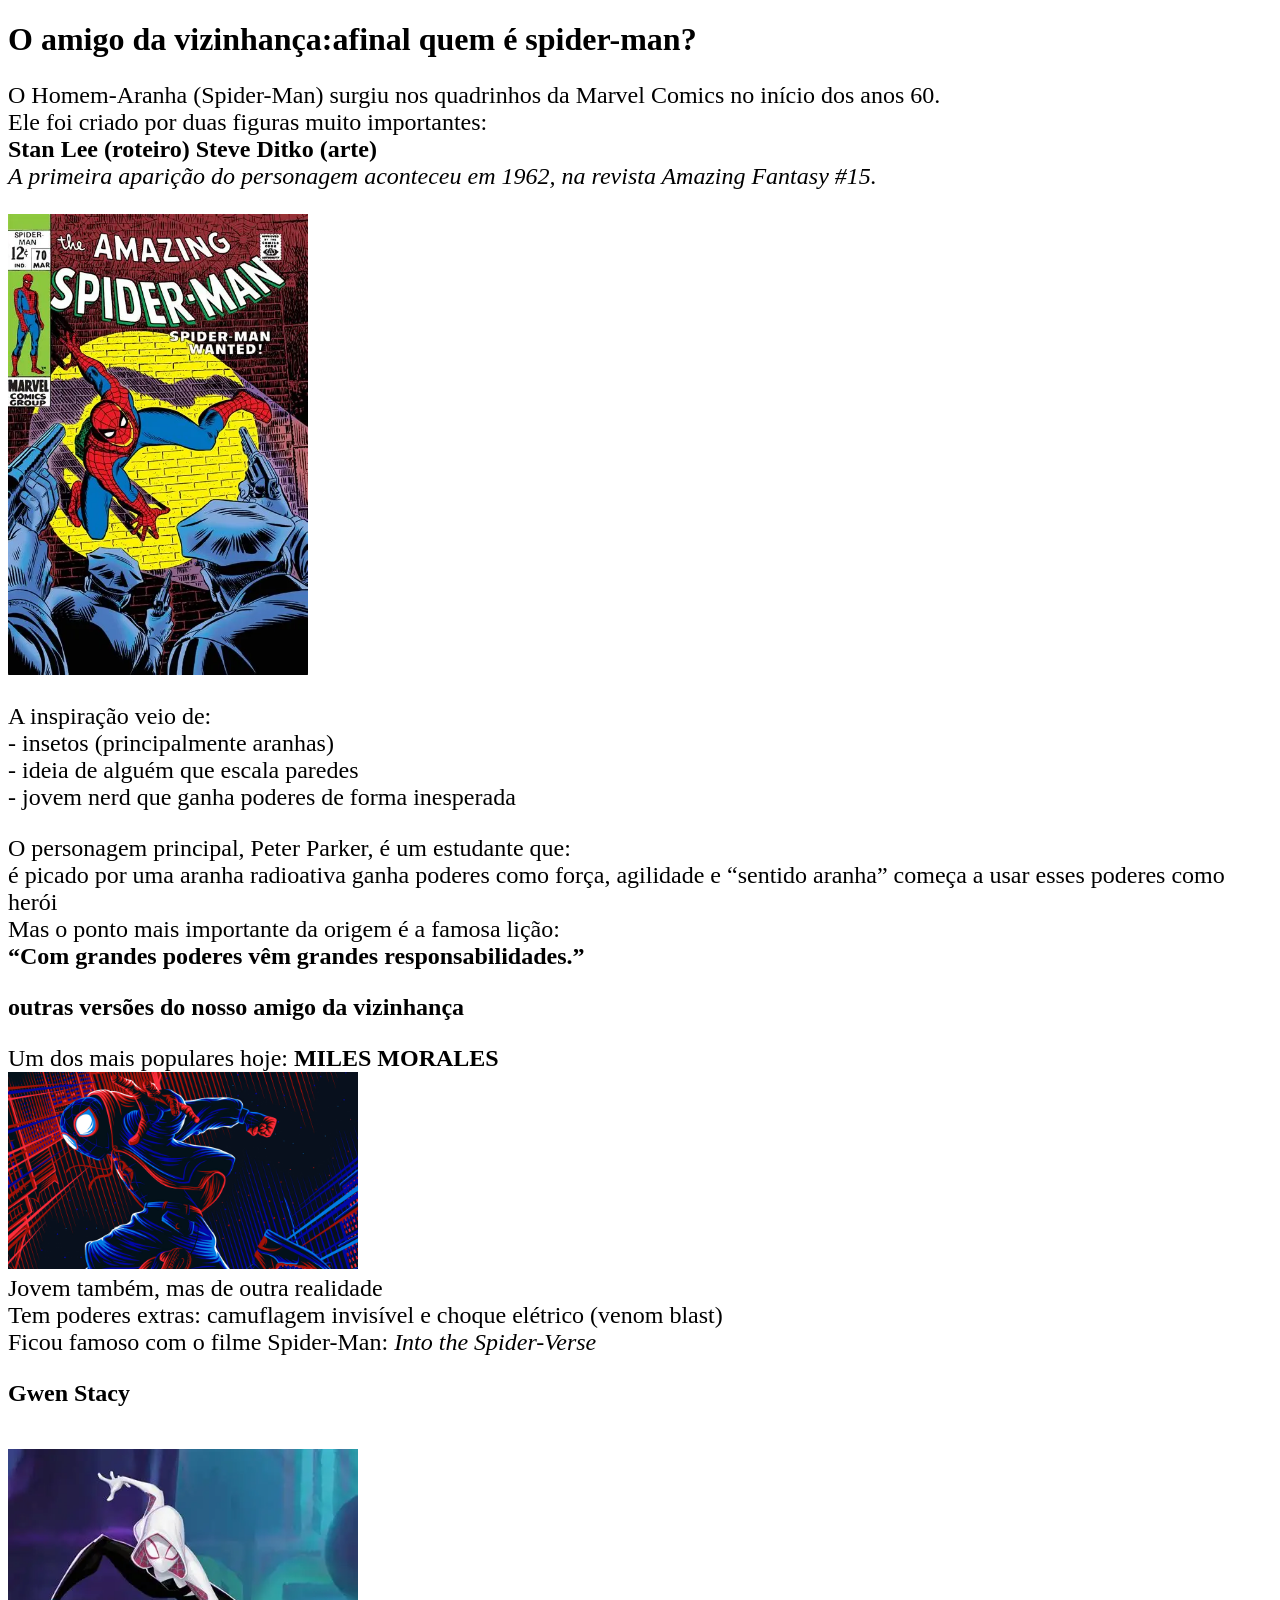
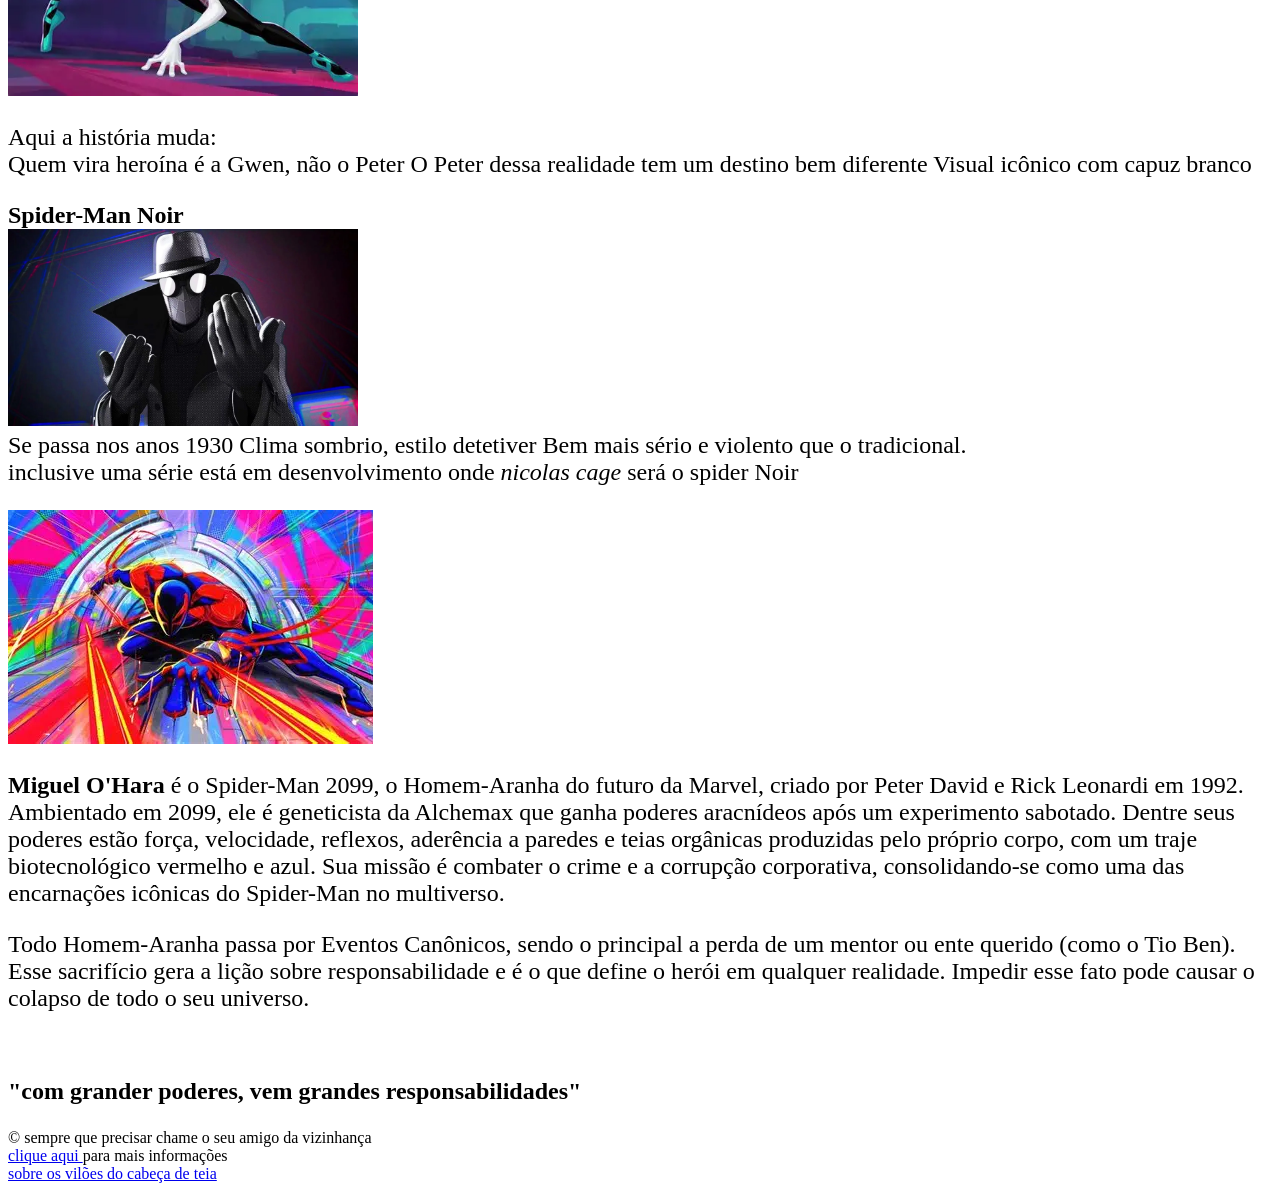
==== index.html @ 35df8100 "subir meu treino html" ====
<!DOCTYPE html>
<html lang="PT-BR">
<head>
    <meta charset="UTF-8">
    <meta name="Aranhaverso" content="um pouco sobre o multiverso do spider-man">
    <title>Aranhaverso</title>
</head>
<body 


    </style>
    <style>
        p{font-size: 24px;}
        
    </style>
    <style>
        p{font-style: normal;}
    </style>
    <header>
        <h1>O amigo da vizinhança:afinal quem é spider-man?</h1>
        <p>O Homem-Aranha (Spider-Man) surgiu nos quadrinhos da Marvel Comics no início dos anos 60. <br>

Ele foi criado por duas figuras muito importantes: <br>

<strong>Stan Lee (roteiro)
Steve Ditko (arte)</strong><br>

<i>A primeira aparição do personagem aconteceu em 1962, na revista Amazing Fantasy #15.</p></i>
<img src="spider.webp" alt="" width="300"> <br>
    </header>
    <main>
        <!--introducao-->
        <section>
           <p> A inspiração veio de: <br>

- insetos (principalmente aranhas) <br>
- ideia de alguém que escala paredes <br>
- jovem nerd que ganha poderes de forma inesperada</p>
<p>O personagem principal, Peter Parker, é um estudante que: <br>

é picado por uma aranha radioativa
ganha poderes como força, agilidade e “sentido aranha”
começa a usar esses poderes como herói <br>

Mas o ponto mais importante da origem é a famosa lição: <br>

<strong>“Com grandes poderes vêm grandes responsabilidades.”</p></strong>
        </section>
        <!--desenvolvimento-->
         <h2>outras versões do nosso amigo da vizinhança</h2>
        <section>
        <p>Um dos mais populares hoje: <strong> MILES MORALES </strong> <br> <img src="miles.jpg" alt="" width="350"> <br>

Jovem também, mas de outra realidade <br>
Tem poderes extras: camuflagem invisível e choque elétrico (venom blast) <br>
Ficou famoso com o filme Spider-Man: <i>Into the Spider-Verse</p></i>
           
        </section>
        <!--desnvolvimento2-->
        <section>
           <strong><style>p{font-size: 24px;} </style><p>Gwen Stacy</p></strong> <br> 
                <img src="gwem.webp" alt="" width="350" class="canto "> <br>

<p>Aqui a história muda: <br>

Quem vira heroína é a Gwen, não o Peter
O Peter dessa realidade tem um destino bem diferente
Visual icônico com capuz branco</p>
        </section>
        <section>
            <p> <strong>Spider-Man Noir </strong> <br>
                <img src="Spider-Man-Noir.webp" alt="" width="350"> <br>

Se passa nos anos 1930
Clima sombrio, estilo detetiver
Bem mais sério e violento que o tradicional. <br> inclusive uma série está em desenvolvimento onde <i>nicolas cage</i> será o spider Noir</p>
        </section>
        <!--miguel o'hara-->
        <section>
            <img src="2099.webp" alt="">
            
                 <p><strong>Miguel O'Hara</strong> é o Spider-Man 2099, o Homem-Aranha do futuro da Marvel, criado por Peter David e Rick Leonardi em 1992.
Ambientado em 2099, ele é geneticista da Alchemax que ganha poderes aracnídeos após um experimento sabotado.
Dentre seus poderes estão força, velocidade, reflexos, aderência a paredes e teias orgânicas produzidas pelo próprio corpo, com um traje biotecnológico vermelho e azul.
Sua missão é combater o crime e a corrupção corporativa, consolidando-se como uma das encarnações icônicas do Spider-Man no multiverso.</p>
        </section>
        <!--evento canonico-->
        <section>
            <p>Todo Homem-Aranha passa por Eventos Canônicos, sendo o principal a perda de um mentor ou ente querido (como o Tio Ben). Esse sacrifício gera a lição sobre responsabilidade e é o que define o herói em qualquer realidade. Impedir esse fato pode causar o colapso de todo o seu universo.</p><br>
           <strong> <p> "com grander poderes, vem grandes responsabilidades"</p></strong>
        </section>
        
    </main>
    <footer>&copy; sempre que precisar chame o seu amigo da vizinhança <br>
        <a href="https://github.com/rubensoli99-gif" target="_blank" rel=noopener noreferrer ="botao-link"> clique aqui </a> para mais informações <br>
        <a href="./viloes.html" target="_blank" rel="noopener noreferrer" 
    > sobre os vilões do cabeça de teia
             
        </a>
    </footer>
    
</body>
</html>
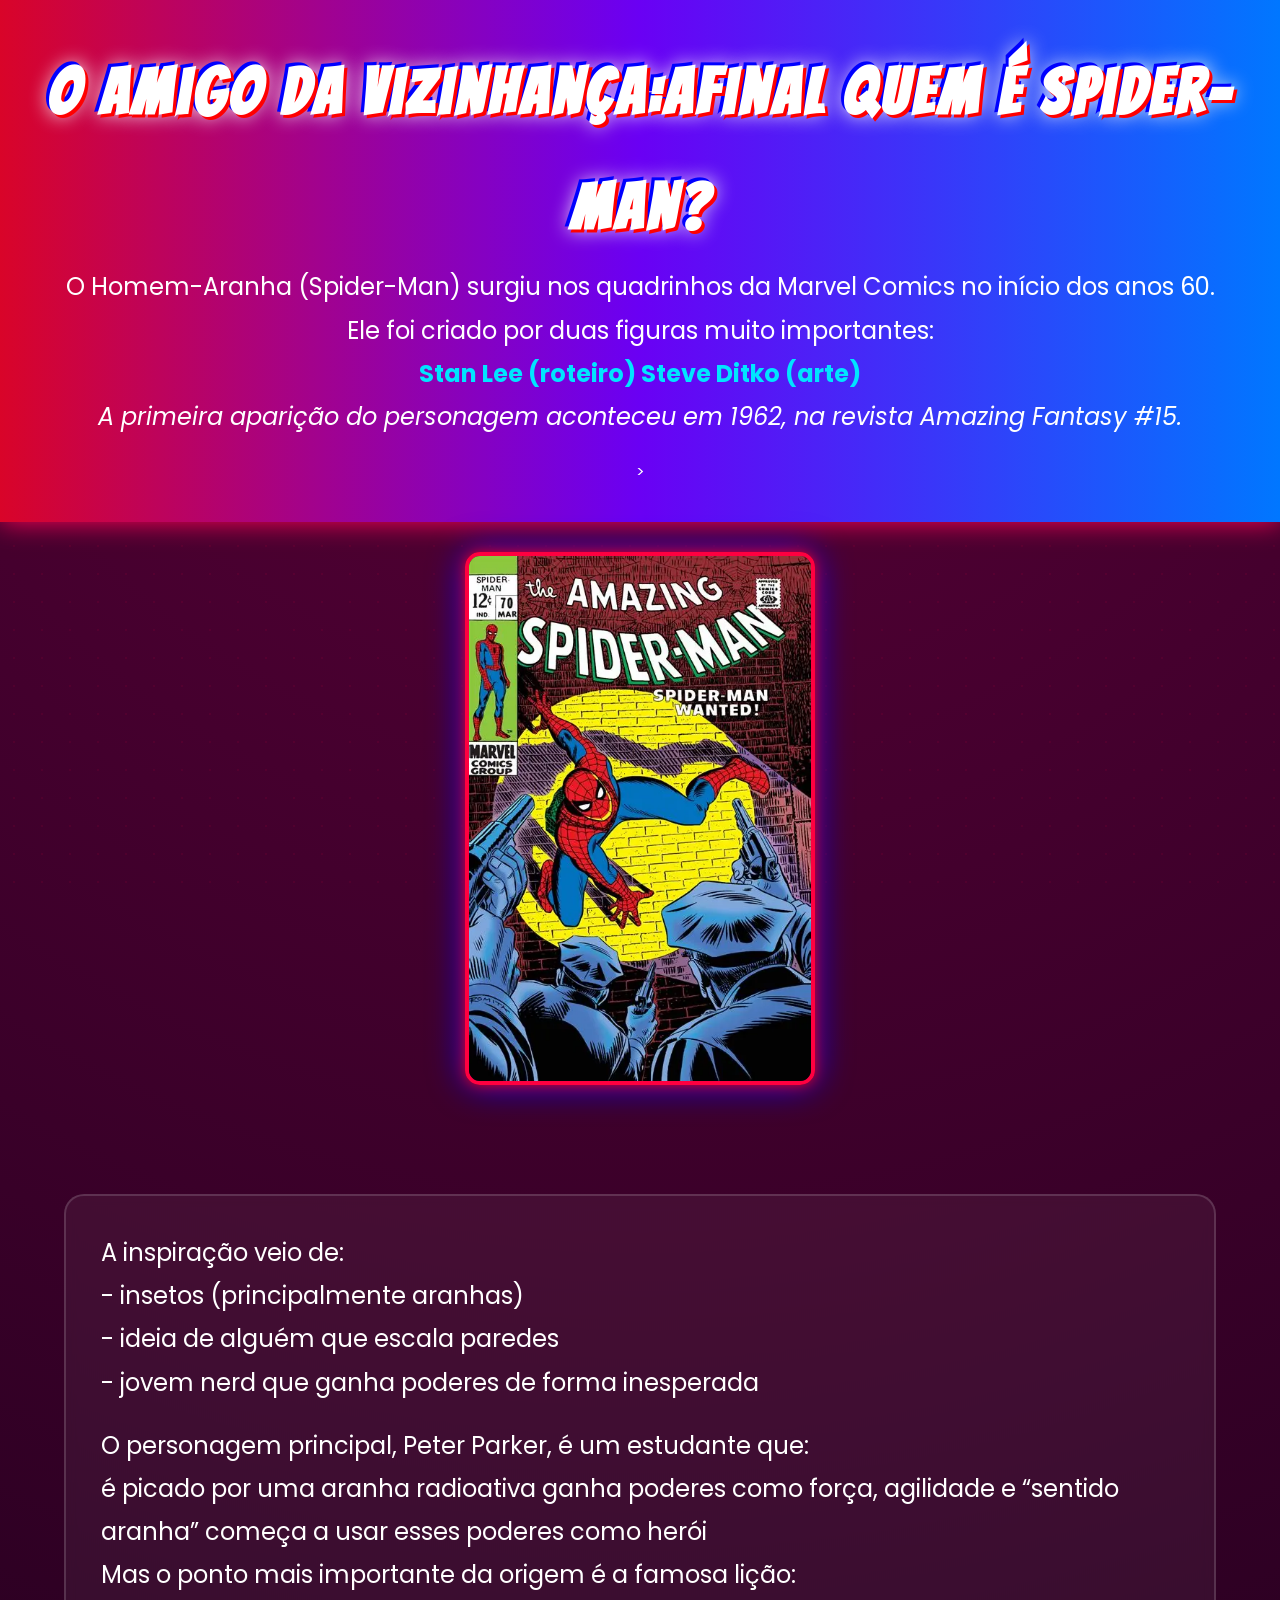
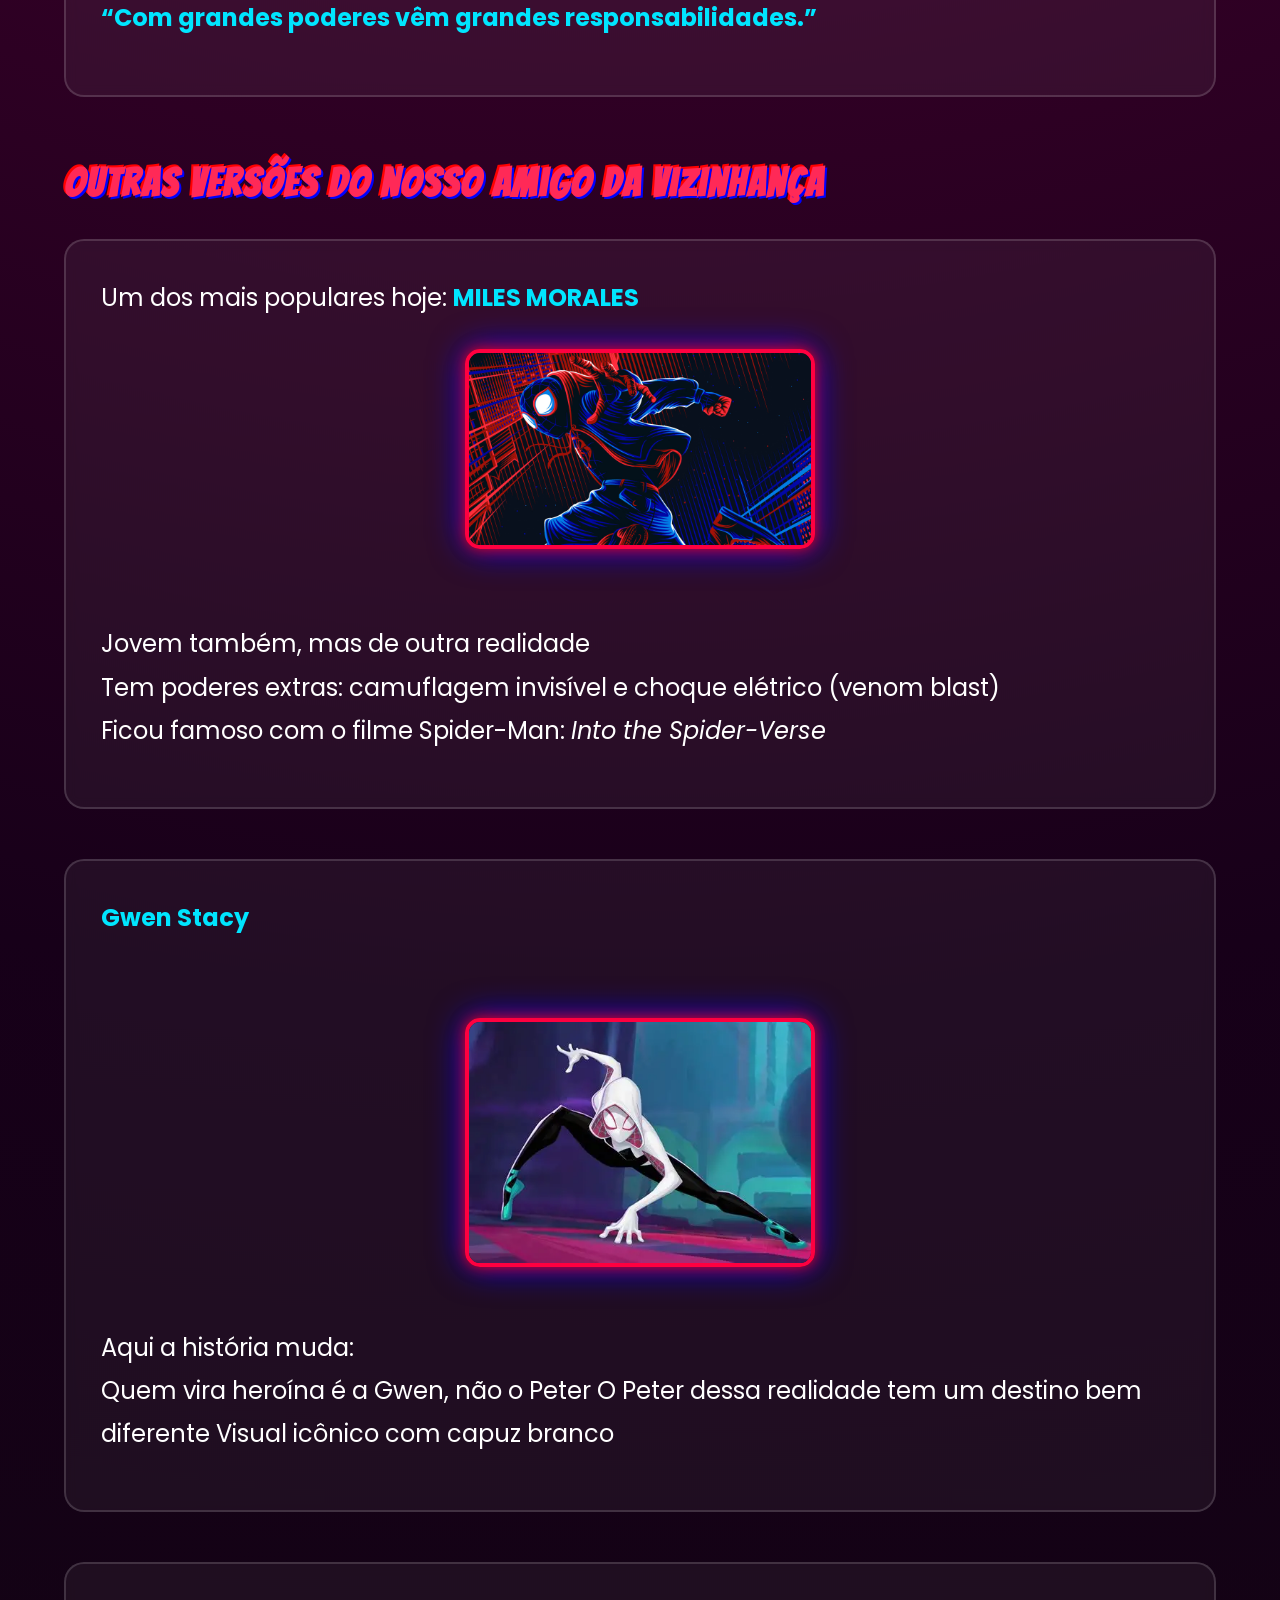
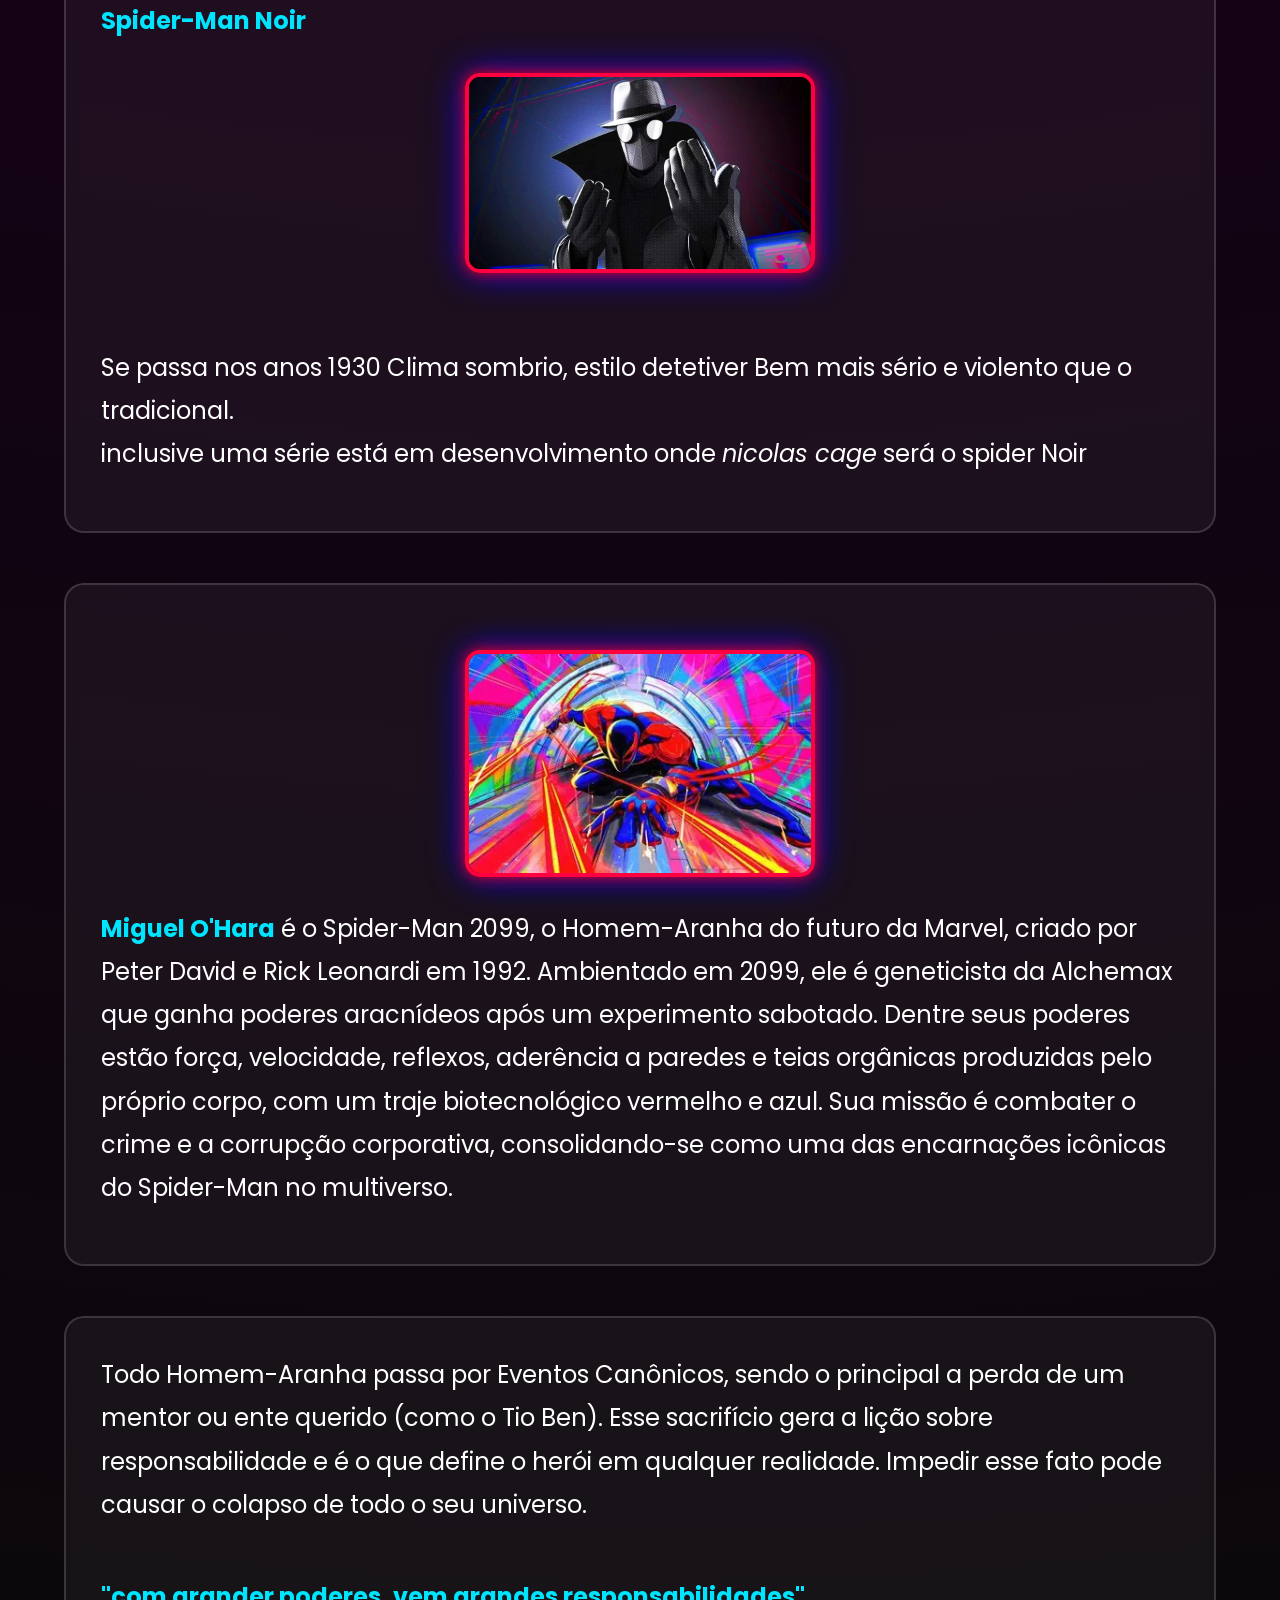
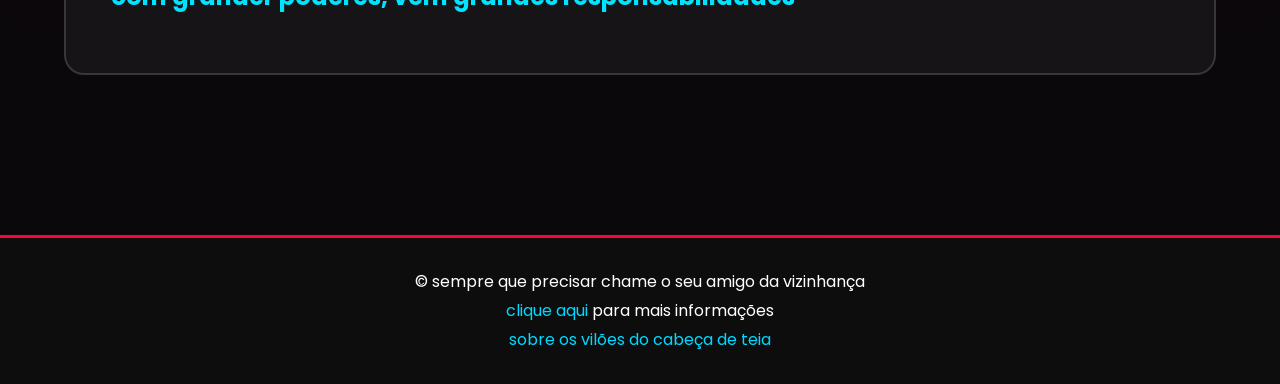
==== commit 1f104e49: "feat:adicionar estilizacao para pagina principal e secundaria" ====
--- a/index.html
+++ b/index.html
@@ -4,6 +4,10 @@
     <meta charset="UTF-8">
     <meta name="Aranhaverso" content="um pouco sobre o multiverso do spider-man">
     <title>Aranhaverso</title>
+    <link 
+    rel="stylesheet" 
+    href="./style.css"
+        />
 </head>
 <body 
 
@@ -17,6 +21,7 @@
         p{font-style: normal;}
     </style>
     <header>
+    
         <h1>O amigo da vizinhança:afinal quem é spider-man?</h1>
         <p>O Homem-Aranha (Spider-Man) surgiu nos quadrinhos da Marvel Comics no início dos anos 60. <br>
 
@@ -25,9 +30,9 @@
 <strong>Stan Lee (roteiro)
 Steve Ditko (arte)</strong><br>
 
-<i>A primeira aparição do personagem aconteceu em 1962, na revista Amazing Fantasy #15.</p></i>
+<i>A primeira aparição do personagem aconteceu em 1962, na revista Amazing Fantasy #15.</p></i>></header>
 <img src="spider.webp" alt="" width="300"> <br>
-    </header>
+    
     <main>
         <!--introducao-->
         <section>
@@ -57,8 +62,7 @@
            
         </section>
         <!--desnvolvimento2-->
-        <section>
-           <strong><style>p{font-size: 24px;} </style><p>Gwen Stacy</p></strong> <br> 
+        <section>           <strong><p>Gwen Stacy</p></strong> <br> 
                 <img src="gwem.webp" alt="" width="350" class="canto "> <br>
 
 <p>Aqui a história muda: <br>
--- a/style.css
+++ b/style.css
@@ -0,0 +1,204 @@
+/* Importando fonte */
+@import url('https://fonts.googleapis.com/css2?family=Bangers&family=Poppins:wght@300;400;600;700&display=swap');
+
+*{
+    margin:0;
+    padding:0;
+    box-sizing:border-box;
+}
+
+body{
+    font-family:'Poppins',sans-serif;
+    background:
+    radial-gradient(circle at top,#5b0038,#170019,#090909);
+    color:white;
+    line-height:1.8;
+}
+
+/* Cabeçalho */
+
+header{
+    background:linear-gradient(90deg,#d90429,#6a00f4,#0077ff);
+    padding:35px;
+    text-align:center;
+    box-shadow:0 0 25px #ff0055;
+}
+
+h1{
+    font-family:'Bangers',cursive;
+    font-size:4rem;
+    letter-spacing:4px;
+    color:white;
+    text-shadow:
+    3px 3px 0 red,
+    -3px -3px 0 blue,
+    0 0 20px white;
+}
+
+/* Conteúdo */
+
+main{
+    width:90%;
+    max-width:1200px;
+    margin:auto;
+    padding:50px 0;
+}
+
+section{
+    background:rgba(255,255,255,.05);
+    border:2px solid rgba(255,255,255,.15);
+    border-radius:20px;
+    padding:35px;
+    margin-bottom:50px;
+    backdrop-filter:blur(6px);
+    transition:.4s;
+}
+
+section:hover{
+    transform:translateY(-6px);
+    box-shadow:0 0 30px #ff0044;
+}
+
+/* Títulos */
+
+h2{
+    font-family:'Bangers';
+    font-size:2.5rem;
+    letter-spacing:2px;
+    color:#ff2957;
+    margin-bottom:20px;
+
+    text-shadow:
+    2px 2px blue,
+    -2px -2px red;
+}
+
+h3{
+    color:#29c7ff;
+    margin-top:20px;
+    margin-bottom:10px;
+}
+
+/* Texto */
+
+p{
+    font-size:1.1rem;
+    margin-bottom:20px;
+}
+
+/* Negrito */
+
+strong{
+    color:#00e5ff;
+}
+
+/* Itálico */
+
+em{
+    color:#ffe066;
+}
+
+/* Listas */
+
+ul{
+    margin-left:30px;
+}
+
+li{
+    margin:10px 0;
+}
+
+/* Imagens */
+
+img{
+    width:100%;
+    max-width:350px;
+    display:block;
+    margin:30px auto;
+    border-radius:15px;
+
+    border:4px solid #ff0040;
+
+    box-shadow:
+    0 0 15px red,
+    0 0 35px blue;
+
+    transition:.4s;
+}
+
+img:hover{
+
+    transform:scale(1.05) rotate(-2deg);
+
+    box-shadow:
+    0 0 20px red,
+    0 0 60px #00c3ff;
+}
+
+/* Links */
+
+a{
+    color:#00d9ff;
+    text-decoration:none;
+    transition:.3s;
+}
+
+a:hover{
+    color:#ff2e63;
+}
+
+/* Linha */
+
+hr{
+    border:none;
+    height:3px;
+    background:linear-gradient(90deg,
+    red,
+    blue,
+    red);
+    margin:40px 0;
+}
+
+/* Rodapé */
+
+footer{
+    background:#0d0d0d;
+    text-align:center;
+    padding:30px;
+    margin-top:60px;
+    border-top:3px solid #ff0040;
+}
+
+/* Responsividade */
+
+@media(max-width:768px){
+
+    h1{
+        font-size:2.8rem;
+    }
+
+    h2{
+        font-size:2rem;
+    }
+
+    section{
+        padding:25px;
+    }
+
+}
+
+
+body::before{
+    content:"";
+    position:fixed;
+    inset:0;
+
+    background-image:
+    radial-gradient(circle,#ff003c 1px,transparent 1px);
+
+    background-size:28px 28px;
+
+    opacity:.08;
+
+    z-index:-1;
+}
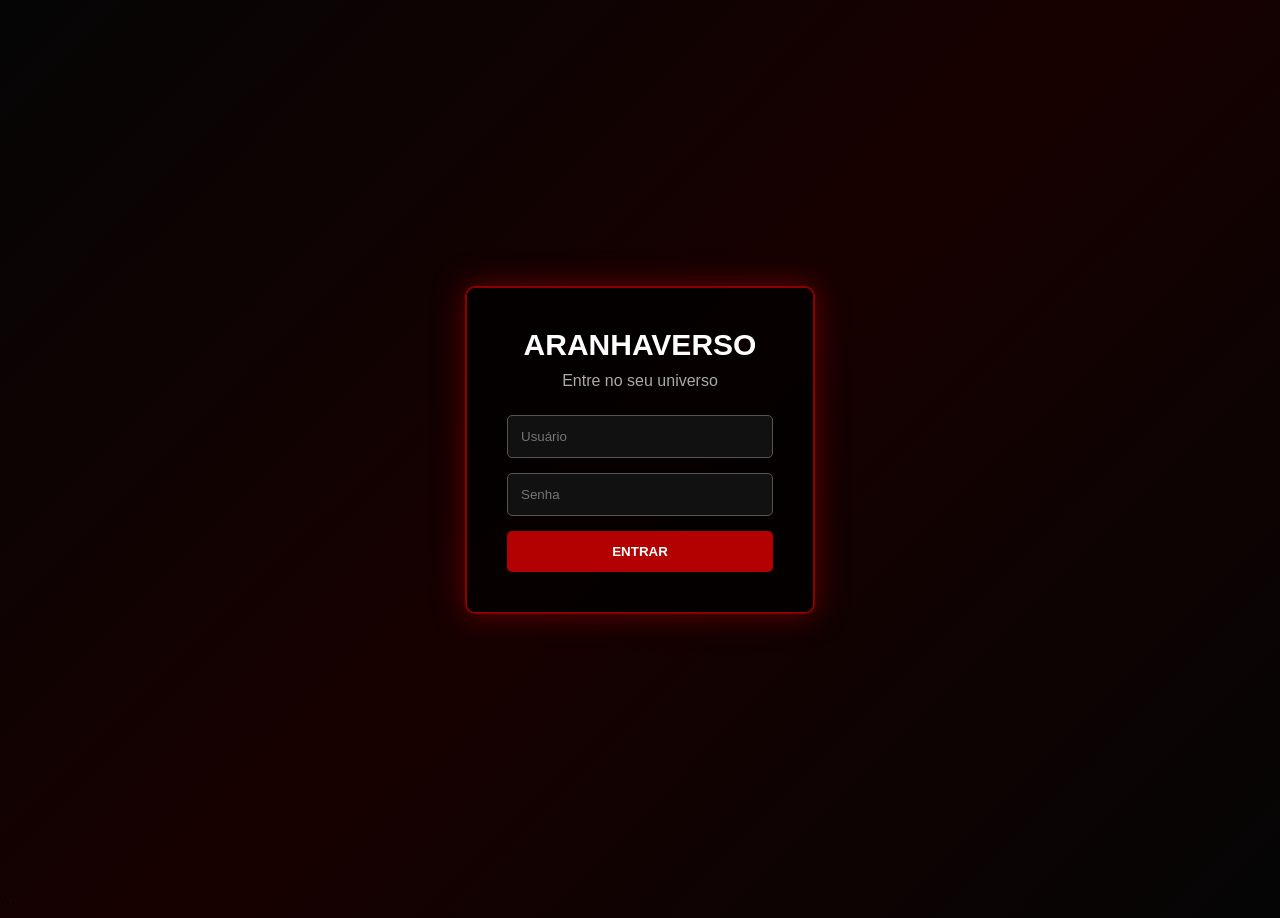
==== commit e48ab73e: "feat:renomeiar as paginas" ====
--- a/index.html
+++ b/index.html
@@ -1,107 +1,59 @@
+
 <!DOCTYPE html>
-<html lang="PT-BR">
+<html lang="pt-br">
+
 <head>
     <meta charset="UTF-8">
-    <meta name="Aranhaverso" content="um pouco sobre o multiverso do spider-man">
-    <title>Aranhaverso</title>
-    <link 
-    rel="stylesheet" 
-    href="./style.css"
-        />
+    <meta name="viewport" content="width=device-width, initial-scale=1.0">
+
+    <title>AranhaVerse - Login</title>
+
+    <link rel="stylesheet" href="login.css">
 </head>
-<body 
+
+<body>
+
+    <main class="login-container">
+
+        <div class="login-box">
+
+            <h1>ARANHAVERSO</h1>
+
+            <p>Entre no seu universo</p>
+
+            <input type="text" placeholder="Usuário">
+
+            <input type="password" placeholder="Senha">
+
+            <button id="entrar">ENTRAR</button>
+
+            
+
+        </div>
+
+    </main>
 
 
-    </style>
-    <style>
-        p{font-size: 24px;}
-        
-    </style>
-    <style>
-        p{font-style: normal;}
-    </style>
-    <header>
-    
-        <h1>O amigo da vizinhança:afinal quem é spider-man?</h1>
-        <p>O Homem-Aranha (Spider-Man) surgiu nos quadrinhos da Marvel Comics no início dos anos 60. <br>
+    <!-- TEIA -->
+    <div id="teia">
 
-Ele foi criado por duas figuras muito importantes: <br>
+        <div class="fio fio1"></div>
+        <div class="fio fio2"></div>
+        <div class="fio fio3"></div>
+        <div class="fio fio4"></div>
+        <div class="fio fio5"></div>
+        <div class="fio fio6"></div>
 
-<strong>Stan Lee (roteiro)
-Steve Ditko (arte)</strong><br>
+        <div class="circulo circulo1"></div>
+        <div class="circulo circulo2"></div>
+        <div class="circulo circulo3"></div>
+        <div class="circulo circulo4"></div>
 
-<i>A primeira aparição do personagem aconteceu em 1962, na revista Amazing Fantasy #15.</p></i>></header>
-<img src="spider.webp" alt="" width="300"> <br>
-    
-    <main>
-        <!--introducao-->
-        <section>
-           <p> A inspiração veio de: <br>
+    </div>
 
-- insetos (principalmente aranhas) <br>
-- ideia de alguém que escala paredes <br>
-- jovem nerd que ganha poderes de forma inesperada</p>
-<p>O personagem principal, Peter Parker, é um estudante que: <br>
 
-é picado por uma aranha radioativa
-ganha poderes como força, agilidade e “sentido aranha”
-começa a usar esses poderes como herói <br>
+    <script src="./index.js"></script>
 
-Mas o ponto mais importante da origem é a famosa lição: <br>
-
-<strong>“Com grandes poderes vêm grandes responsabilidades.”</p></strong>
-        </section>
-        <!--desenvolvimento-->
-         <h2>outras versões do nosso amigo da vizinhança</h2>
-        <section>
-        <p>Um dos mais populares hoje: <strong> MILES MORALES </strong> <br> <img src="miles.jpg" alt="" width="350"> <br>
-
-Jovem também, mas de outra realidade <br>
-Tem poderes extras: camuflagem invisível e choque elétrico (venom blast) <br>
-Ficou famoso com o filme Spider-Man: <i>Into the Spider-Verse</p></i>
-           
-        </section>
-        <!--desnvolvimento2-->
-        <section>           <strong><p>Gwen Stacy</p></strong> <br> 
-                <img src="gwem.webp" alt="" width="350" class="canto "> <br>
-
-<p>Aqui a história muda: <br>
-
-Quem vira heroína é a Gwen, não o Peter
-O Peter dessa realidade tem um destino bem diferente
-Visual icônico com capuz branco</p>
-        </section>
-        <section>
-            <p> <strong>Spider-Man Noir </strong> <br>
-                <img src="Spider-Man-Noir.webp" alt="" width="350"> <br>
-
-Se passa nos anos 1930
-Clima sombrio, estilo detetiver
-Bem mais sério e violento que o tradicional. <br> inclusive uma série está em desenvolvimento onde <i>nicolas cage</i> será o spider Noir</p>
-        </section>
-        <!--miguel o'hara-->
-        <section>
-            <img src="2099.webp" alt="">
-            
-                 <p><strong>Miguel O'Hara</strong> é o Spider-Man 2099, o Homem-Aranha do futuro da Marvel, criado por Peter David e Rick Leonardi em 1992.
-Ambientado em 2099, ele é geneticista da Alchemax que ganha poderes aracnídeos após um experimento sabotado.
-Dentre seus poderes estão força, velocidade, reflexos, aderência a paredes e teias orgânicas produzidas pelo próprio corpo, com um traje biotecnológico vermelho e azul.
-Sua missão é combater o crime e a corrupção corporativa, consolidando-se como uma das encarnações icônicas do Spider-Man no multiverso.</p>
-        </section>
-        <!--evento canonico-->
-        <section>
-            <p>Todo Homem-Aranha passa por Eventos Canônicos, sendo o principal a perda de um mentor ou ente querido (como o Tio Ben). Esse sacrifício gera a lição sobre responsabilidade e é o que define o herói em qualquer realidade. Impedir esse fato pode causar o colapso de todo o seu universo.</p><br>
-           <strong> <p> "com grander poderes, vem grandes responsabilidades"</p></strong>
-        </section>
-        
-    </main>
-    <footer>&copy; sempre que precisar chame o seu amigo da vizinhança <br>
-        <a href="https://github.com/rubensoli99-gif" target="_blank" rel=noopener noreferrer ="botao-link"> clique aqui </a> para mais informações <br>
-        <a href="./viloes.html" target="_blank" rel="noopener noreferrer" 
-    > sobre os vilões do cabeça de teia
-             
-        </a>
-    </footer>
-    
 </body>
-</html>+</html>
+```
--- a/login.css
+++ b/login.css
@@ -0,0 +1,37 @@
+* { margin: 0; padding: 0; box-sizing: border-box; }
+ body { min-height: 100vh; background: linear-gradient(135deg, #050505, #170000, #050505); font-family: Arial, sans-serif; overflow: hidden; } 
+ 
+ /* LOGIN */ 
+ .login-container { height: 100vh; display: flex; justify-content: center; align-items: center; } .login-box { width: 350px; padding: 40px; text-align: center; background: rgba(0, 0, 0, 0.75); border: 2px solid #8b0000; box-shadow: 0 0 30px rgba(180, 0, 0, 0.5); border-radius: 10px; } 
+ .login-box h1 { color: white; font-size: 30px; margin-bottom: 10px; } 
+ .login-box p { color: #aaa; margin-bottom: 25px; } 
+ 
+ /* CAMPOS */ 
+ .login-box input { width: 100%; padding: 13px; margin-bottom: 15px; background: #111; border: 1px solid #555; color: white; outline: none; border-radius: 5px; }
+  .login-box input:focus { border-color: #c40000; box-shadow: 0 0 10px rgba(196, 0, 0, 0.5); }
+   
+  /* BOTÃO */ 
+   .login-box button { width: 100%; padding: 13px; background: #b30000; color: white; border: none; border-radius: 5px; font-weight: bold; cursor: pointer; transition: 0.3s; }
+    .login-box button:hover { background: #e00000; box-shadow: 0 0 20px rgba(255, 0, 0, 0.7); } /* LINK */ .login-box a { display: block; margin-top: 20px; color: #aaa; text-decoration: none; font-size: 14px; } 
+    .login-box a:hover { color: white; } /* ========================= */ /* TEIA */ /* ========================= */ 
+    #teia { position: fixed; width: 200vmax; height: 200vmax; left: 50%; top: 50%; transform: translate(-50%, -50%) scale(0); pointer-events: none; opacity: 0; z-index: 10; } 
+    
+    /* FIOS */
+    
+    .fio { position: absolute; width: 100%; height: 2px; background: white; left: 0; top: 50%; transform-origin: center; box-shadow: 0 0 8px white; }
+     .fio1 { transform: rotate(0deg); }
+      .fio2 { transform: rotate(30deg); } 
+      .fio3 { transform: rotate(60deg); } 
+      .fio4 { transform: rotate(90deg); } 
+      .fio5 { transform: rotate(120deg); } .fio6 { transform: rotate(150deg); }
+      
+      /* CÍRCULOS DA TEIA */ 
+      .circulo { position: absolute; left: 50%; top: 50%; transform: translate(-50%, -50%); border: 2px solid white; border-radius: 50%; box-shadow: 0 0 8px white; } 
+      .circulo1 { width: 20%; height: 20%; } 
+      .circulo2 { width: 35%; height: 35%; } 
+      .circulo3 { width: 50%; height: 50%; } 
+      .circulo4 { width: 65%; height: 65%; }
+      
+      /* ANIMAÇÃO */ #teia.ativa { animation: abrirTeia 1.5s ease-out forwards; } @keyframes abrirTeia { 0% { transform: translate(-50%, -50%) scale(0); opacity: 0; } 20% { opacity: 1; } 100% { transform: translate(-50%, -50%) scale(1); opacity: 1; } }
+
+
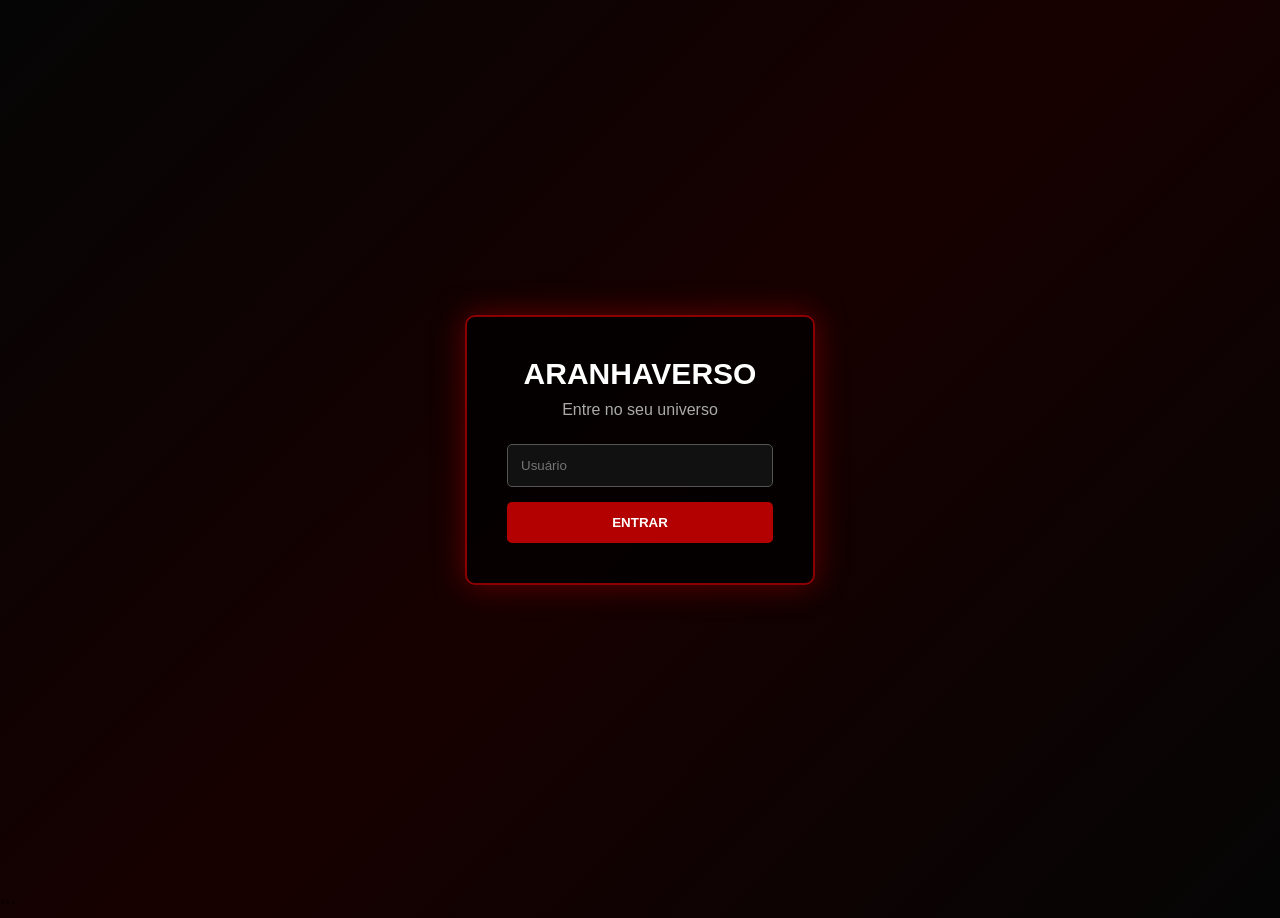
==== commit 0efb284a: "feat : continuar estilizacao da pagina" ====
--- a/index.html
+++ b/index.html
@@ -21,9 +21,14 @@
 
             <p>Entre no seu universo</p>
 
-            <input type="text" placeholder="Usuário">
+            <input type="text" placeholder="Usuário"
+            id="usuario"
+            placeholder="nome de usuario"
+            />
 
-            <input type="password" placeholder="Senha">
+
+
+           
 
             <button id="entrar">ENTRAR</button>
 
@@ -49,8 +54,25 @@
         <div class="circulo circulo3"></div>
         <div class="circulo circulo4"></div>
 
+   </div>
+
+    <div id="popup" class="popup">
+
+    <div class="popup-box">
+
+        <h2>ARANHAVERSE 🕷️</h2>
+
+        <p id="mensagem"></p>
+
+        <button id="continuar">
+            ENTRAR NO UNIVERSO
+        </button>
+
     </div>
 
+</div>
+
+</div>
 
     <script src="./index.js"></script>
 
--- a/login.css
+++ b/login.css
@@ -35,3 +35,108 @@
       /* ANIMAÇÃO */ #teia.ativa { animation: abrirTeia 1.5s ease-out forwards; } @keyframes abrirTeia { 0% { transform: translate(-50%, -50%) scale(0); opacity: 0; } 20% { opacity: 1; } 100% { transform: translate(-50%, -50%) scale(1); opacity: 1; } }
 
 
+/* POPUP */
+
+.popup {
+    position: fixed;
+
+    inset: 0;
+
+    display: flex;
+    justify-content: center;
+    align-items: center;
+
+    background: rgba(0, 0, 0, 0.8);
+
+    opacity: 0;
+    visibility: hidden;
+
+    z-index: 20;
+
+    transition: 0.4s;
+}
+
+.popup.ativo {
+    opacity: 1;
+    visibility: visible;
+}
+
+
+/* CAIXA */
+
+.popup-box {
+    position: relative;
+
+    width: 350px;
+
+    padding: 40px;
+
+    text-align: center;
+
+    background: #080808;
+
+    border: 2px solid #b30000;
+
+    border-radius: 10px;
+
+    box-shadow:
+        0 0 20px rgba(255, 0, 0, 0.5),
+        0 0 60px rgba(255, 0, 0, 0.2);
+
+    transform: scale(0.7);
+
+    transition: 0.4s;
+}
+
+.popup.ativo .popup-box {
+    transform: scale(1);
+}
+
+
+/* TÍTULO */
+
+.popup-box h2 {
+    color: white;
+
+    margin-bottom: 20px;
+
+    letter-spacing: 2px;
+}
+
+
+/* MENSAGEM */
+
+.popup-box p {
+    color: #ccc;
+
+    font-size: 18px;
+
+    margin-bottom: 30px;
+}
+
+
+/* BOTÃO */
+
+.popup-box button {
+    padding: 12px 20px;
+
+    background: #b30000;
+
+    color: white;
+
+    border: none;
+
+    border-radius: 5px;
+
+    cursor: pointer;
+
+    font-weight: bold;
+
+    transition: 0.3s;
+}
+
+.popup-box button:hover {
+    background: #e00000;
+
+    box-shadow: 0 0 20px rgba(255, 0, 0, 0.7);
+}
